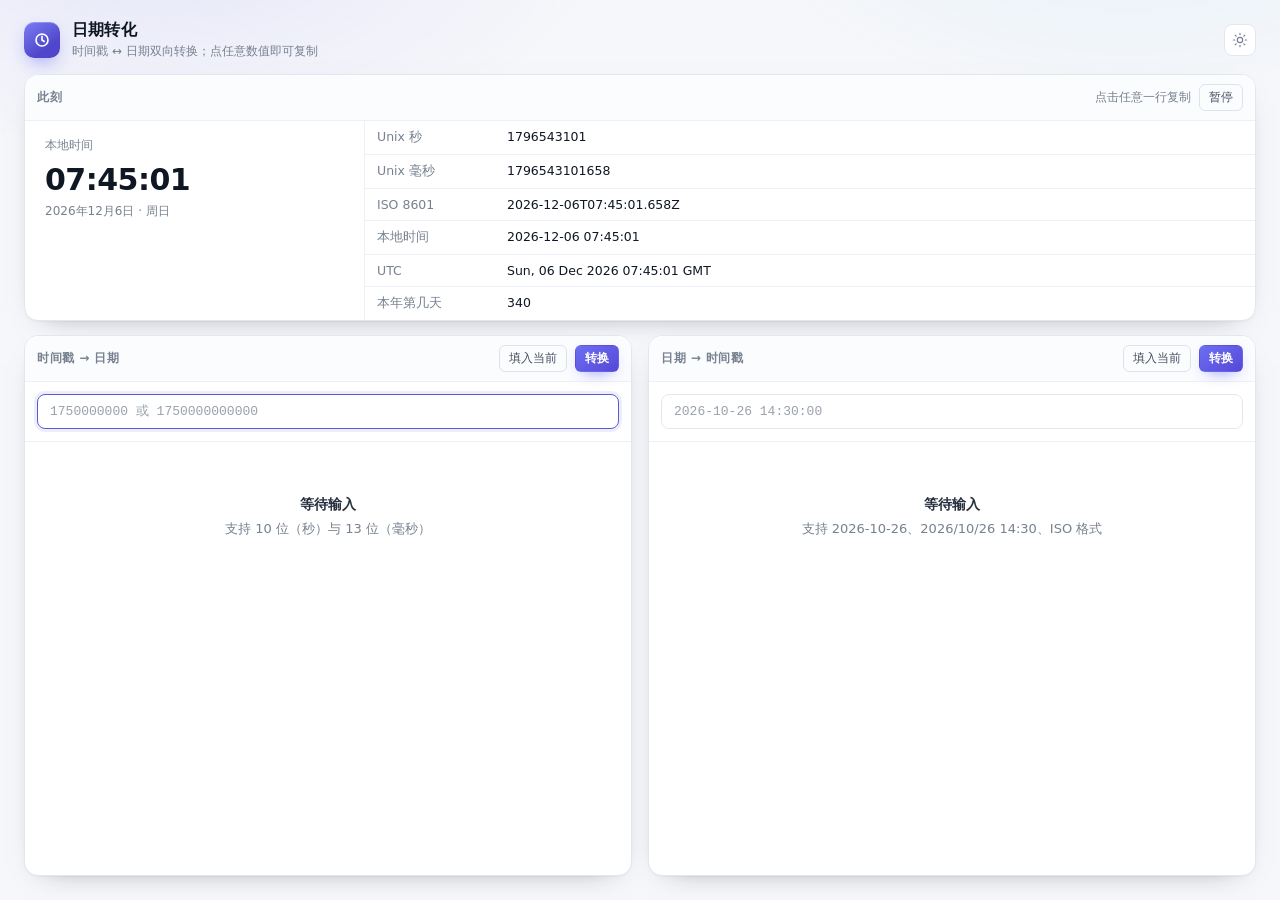
==== tools/date.html @ ff92380b "DevToolbox：本地开发者工具箱（JSON/SQL 格式化、文本对比、日期转化、Markdown 预览） - 统一深浅色主题设计系统，json.cn 风格 JSON 树形折叠视图 - SQL 格" ====
<!DOCTYPE html>
<html lang="zh-CN" data-theme="dark">
<head>
<meta charset="utf-8">
<meta name="viewport" content="width=device-width, initial-scale=1">
<title>日期转化 · DevToolbox</title>
<link rel="icon" href="data:image/svg+xml,%3Csvg xmlns='http://www.w3.org/2000/svg' viewBox='0 0 32 32'%3E%3Crect width='32' height='32' rx='8' fill='%236366f1'/%3E%3Ccircle cx='16' cy='16' r='8' stroke='white' stroke-width='2.2' fill='none'/%3E%3Cpath d='M16 11v5l3 2' stroke='white' stroke-width='2.2' stroke-linecap='round' fill='none'/%3E%3C/svg%3E">
<link rel="stylesheet" href="../css/app.css">
<script src="../js/app.js"></script>
<style>
  .now-pane { flex: 0 0 auto; }
  .now-grid {
    display: grid;
    grid-template-columns: minmax(240px, 340px) 1fr;
    gap: 0;
  }
  .now-left {
    padding: 16px 20px;
    border-right: 1px solid var(--border-soft);
    display: flex; flex-direction: column; gap: 4px;
  }
  .now-left .label { font-size: 12px; color: var(--muted); }
  .now-right { min-width: 0; }
  .conv-pane { min-height: 320px; }
  .conv-head-actions { display: flex; align-items: center; gap: 8px; }
  @media (max-width: 900px) {
    .now-grid { grid-template-columns: 1fr; }
    .now-left { border-right: 0; border-bottom: 1px solid var(--border-soft); }
  }
</style>
</head>
<body>
<div class="wrap">

  <header class="top">
    <div class="brand">
      <a class="brand-link" href="../index.html" title="返回首页">
        <div class="mark" aria-hidden="true">
          <svg viewBox="0 0 24 24" fill="none" stroke="#fff" stroke-width="2.2"
               stroke-linecap="round" stroke-linejoin="round">
            <circle cx="12" cy="12" r="8"/><path d="M12 7v5l3 2"/>
          </svg>
        </div>
        <div>
          <h1>日期转化</h1>
          <p class="sub">时间戳 ↔ 日期双向转换；点任意数值即可复制</p>
        </div>
      </a>
    </div>
    <div class="top-actions">
      <button class="icon-btn" id="themeBtn" title="切换浅色 / 深色" aria-label="切换主题">
        <svg class="ico-moon" viewBox="0 0 24 24" fill="none" stroke="currentColor"
             stroke-width="1.8" stroke-linecap="round" stroke-linejoin="round">
          <path d="M21 12.8A9 9 0 1 1 11.2 3a7 7 0 0 0 9.8 9.8z"/>
        </svg>
        <svg class="ico-sun" viewBox="0 0 24 24" fill="none" stroke="currentColor"
             stroke-width="1.8" stroke-linecap="round" stroke-linejoin="round">
          <circle cx="12" cy="12" r="4"/>
          <path d="M12 2v2M12 20v2M4.9 4.9l1.4 1.4M17.7 17.7l1.4 1.4M2 12h2M20 12h2M4.9 19.1l1.4-1.4M17.7 6.3l1.4-1.4"/>
        </svg>
      </button>
    </div>
  </header>

  <section class="pane now-pane">
    <div class="pane-head">
      <span class="pane-title">此刻</span>
      <div class="pane-tools">
        <span class="hint">点击任意一行复制</span>
        <button class="btn tiny" id="pauseBtn">暂停</button>
      </div>
    </div>
    <div class="now-grid">
      <div class="now-left">
        <span class="label">本地时间</span>
        <div class="clock" id="clock" title="点击复制当前时间">--:--:--</div>
        <span class="label" id="today">—</span>
      </div>
      <div class="now-right kv-list" id="nowList"></div>
    </div>
  </section>

  <main class="panes">
    <section class="pane conv-pane">
      <div class="pane-head">
        <span class="pane-title">时间戳 → 日期</span>
        <div class="conv-head-actions">
          <button class="btn tiny" id="tsNowBtn">填入当前</button>
          <button class="btn tiny primary" id="tsBtn">转换</button>
        </div>
      </div>
      <div style="padding:12px;border-bottom:1px solid var(--border-soft)">
        <div class="input-wrap">
          <input class="input" id="tsIn" inputmode="numeric" placeholder="1750000000 或 1750000000000">
        </div>
      </div>
      <div class="kv-list" id="tsOut">
        <div class="empty" style="min-height:150px"><strong>等待输入</strong><span>支持 10 位（秒）与 13 位（毫秒）</span></div>
      </div>
      <div class="warn" id="tsWarn"></div>
    </section>

    <section class="pane conv-pane">
      <div class="pane-head">
        <span class="pane-title">日期 → 时间戳</span>
        <div class="conv-head-actions">
          <button class="btn tiny" id="dtNowBtn">填入当前</button>
          <button class="btn tiny primary" id="dtBtn">转换</button>
        </div>
      </div>
      <div style="padding:12px;border-bottom:1px solid var(--border-soft)">
        <input class="input" id="dtIn" placeholder="2026-10-26 14:30:00">
      </div>
      <div class="kv-list" id="dtOut">
        <div class="empty" style="min-height:150px"><strong>等待输入</strong><span>支持 2026-10-26、2026/10/26 14:30、ISO 格式</span></div>
      </div>
      <div class="warn" id="dtWarn"></div>
    </section>
  </main>
</div>

<script>
(function () {
  'use strict';

  var el = {
    clock: document.getElementById('clock'),
    today: document.getElementById('today'),
    nowList: document.getElementById('nowList'),
    tsIn: document.getElementById('tsIn'),
    tsOut: document.getElementById('tsOut'),
    tsWarn: document.getElementById('tsWarn'),
    dtIn: document.getElementById('dtIn'),
    dtOut: document.getElementById('dtOut'),
    dtWarn: document.getElementById('dtWarn'),
    pauseBtn: document.getElementById('pauseBtn')
  };

  var WEEK = ['周日', '周一', '周二', '周三', '周四', '周五', '周六'];

  function pad(n) { return String(n).padStart(2, '0'); }

  function fmtLocal(d) {
    return d.getFullYear() + '-' + pad(d.getMonth() + 1) + '-' + pad(d.getDate())
      + ' ' + pad(d.getHours()) + ':' + pad(d.getMinutes()) + ':' + pad(d.getSeconds());
  }

  function fmtCn(d) {
    return d.getFullYear() + '年' + (d.getMonth() + 1) + '月' + d.getDate() + '日 '
      + pad(d.getHours()) + ':' + pad(d.getMinutes()) + ':' + pad(d.getSeconds());
  }

  /* ------------------------------------------------ 键值行 */
  function kvRow(key, value, copyValue) {
    return '<div class="kv">'
      + '<span class="kv-k">' + TB.escapeHtml(key) + '</span>'
      + '<span class="kv-v" data-copy="' + TB.escapeHtml(copyValue == null ? value : copyValue) + '">'
      + TB.escapeHtml(value) + '</span></div>';
  }

  function kvList(rows) {
    return rows.map(function (r) { return kvRow(r[0], r[1], r[2]); }).join('');
  }

  document.addEventListener('click', function (e) {
    var v = e.target.closest('.kv-v');
    if (v) TB.copyWithToast(v.dataset.copy, v.dataset.copy.length > 28
      ? v.dataset.copy.slice(0, 28) + '…' : v.dataset.copy);
  });

  el.clock.addEventListener('click', function () {
    TB.copyWithToast(el.clock.textContent, '当前本地时间');
  });

  /* ------------------------------------------------ 实时时钟 */
  var paused = false;

  function renderNow() {
    if (paused) return;
    var d = new Date();
    el.clock.textContent = pad(d.getHours()) + ':' + pad(d.getMinutes()) + ':' + pad(d.getSeconds());
    el.today.textContent = d.getFullYear() + '年' + (d.getMonth() + 1) + '月'
      + d.getDate() + '日 · ' + WEEK[d.getDay()];

    el.nowList.innerHTML = kvList([
      ['Unix 秒', String(Math.floor(d.getTime() / 1000))],
      ['Unix 毫秒', String(d.getTime())],
      ['ISO 8601', d.toISOString()],
      ['本地时间', fmtLocal(d)],
      ['UTC', d.toUTCString()],
      ['本年第几天', String(Math.floor((d - new Date(d.getFullYear(), 0, 0)) / 86400000))]
    ]);
  }

  setInterval(renderNow, 1000);
  renderNow();

  el.pauseBtn.addEventListener('click', function () {
    paused = !paused;
    el.pauseBtn.textContent = paused ? '继续' : '暂停';
    if (!paused) renderNow();
  });

  /* ------------------------------------------------ 时间戳 → 日期 */
  function fmtTs(ms) {
    var d = new Date(ms);
    if (isNaN(d.getTime())) return null;
    return [
      ['Unix 秒', String(Math.floor(ms / 1000))],
      ['Unix 毫秒', String(ms)],
      ['ISO 8601', d.toISOString()],
      ['本地时间', fmtLocal(d)],
      ['UTC', d.toUTCString()],
      ['中文格式', fmtCn(d) + ' ' + WEEK[d.getDay()]]
    ];
  }

  function tsRun() {
    var raw = el.tsIn.value.trim();
    if (!raw) {
      el.tsOut.innerHTML = '<div class="empty" style="min-height:150px"><strong>等待输入</strong>'
        + '<span>支持 10 位（秒）与 13 位（毫秒）</span></div>';
      el.tsWarn.classList.remove('show');
      return;
    }
    if (!/^-?\d+$/.test(raw)) {
      el.tsOut.innerHTML = '<div class="empty error" style="min-height:150px"><strong>不是合法时间戳</strong>'
        + '<span>请输入纯数字，例如 1750000000</span></div>';
      return;
    }
    var n = Number(raw);
    if (Math.abs(n) > 1e11 && Math.abs(n) < 1e14) { /* 已是毫秒 */ }
    else if (Math.abs(n) < 1e11) n *= 1000; // 秒 → 毫秒

    var rows = fmtTs(n);
    if (!rows) {
      el.tsOut.innerHTML = '<div class="empty error" style="min-height:150px"><strong>超出可表示范围</strong>'
        + '<span>请检查数值是否正确</span></div>';
      el.tsWarn.classList.add('show');
      el.tsWarn.textContent = '⚠ 该时间戳无法转换为有效日期';
      return;
    }
    el.tsWarn.classList.remove('show');
    el.tsOut.innerHTML = kvList(rows);
  }

  /* ------------------------------------------------ 日期 → 时间戳 */
  function parseDate(raw) {
    var s = raw.trim();
    if (!s) return null;
    // 纯数字 → 当时间戳处理
    if (/^-?\d+$/.test(s)) {
      var n = Number(s);
      return s.length <= 10 ? n * 1000 : n;
    }
    // 2026-10-26 14:30:00 / 2026/10/26 等
    var m = /^(\d{4})[-/](\d{1,2})[-/](\d{1,2})(?:[ T](\d{1,2}):(\d{1,2})(?::(\d{1,2}))?)?$/.exec(s);
    if (m) {
      var d = new Date(
        Number(m[1]), Number(m[2]) - 1, Number(m[3]),
        Number(m[4] || 0), Number(m[5] || 0), Number(m[6] || 0)
      );
      return isNaN(d.getTime()) ? null : d.getTime();
    }
    // 其余交给原生解析（ISO 等）
    var nd = new Date(s);
    return isNaN(nd.getTime()) ? null : nd.getTime();
  }

  function dtRun() {
    var raw = el.dtIn.value.trim();
    if (!raw) {
      el.dtOut.innerHTML = '<div class="empty" style="min-height:150px"><strong>等待输入</strong>'
        + '<span>支持 2026-10-26、2026/10/26 14:30、ISO 格式</span></div>';
      el.dtWarn.classList.remove('show');
      return;
    }
    var ms = parseDate(raw);
    if (ms == null) {
      el.dtOut.innerHTML = '<div class="empty error" style="min-height:150px"><strong>无法解析这个日期</strong>'
        + '<span>示例：2026-10-26、2026/10/26 14:30、2026-10-26T14:30:00Z</span></div>';
      el.dtWarn.classList.add('show');
      el.dtWarn.textContent = '⚠ 请检查日期格式';
      return;
    }
    el.dtWarn.classList.remove('show');

    var d = new Date(ms);
    var diff = Math.round((Date.now() - ms) / 1000);
    var rel = '';
    var abs = Math.abs(diff);
    if (abs < 60) rel = diff >= 0 ? abs + ' 秒前' : abs + ' 秒后';
    else if (abs < 3600) rel = Math.round(abs / 60) + ' 分钟' + (diff >= 0 ? '前' : '后');
    else if (abs < 86400) rel = Math.round(abs / 3600) + ' 小时' + (diff >= 0 ? '前' : '后');
    else rel = Math.round(abs / 86400) + ' 天' + (diff >= 0 ? '前' : '后');

    el.dtOut.innerHTML = kvList([
      ['Unix 秒', String(Math.floor(ms / 1000))],
      ['Unix 毫秒', String(ms)],
      ['ISO 8601', d.toISOString()],
      ['本地时间', fmtLocal(d)],
      ['UTC', d.toUTCString()],
      ['相对现在', rel + '（' + WEEK[d.getDay()] + '）']
    ]);
  }

  /* ------------------------------------------------ 按钮 */
  document.getElementById('tsBtn').addEventListener('click', tsRun);
  document.getElementById('dtBtn').addEventListener('click', dtRun);

  document.getElementById('tsNowBtn').addEventListener('click', function () {
    el.tsIn.value = String(Math.floor(Date.now() / 1000));
    tsRun();
  });
  document.getElementById('dtNowBtn').addEventListener('click', function () {
    el.dtIn.value = fmtLocal(new Date());
    dtRun();
  });

  TB.bindRunKey(tsRun);
  el.tsIn.addEventListener('input', TB.debounce(tsRun, 200));
  el.tsIn.addEventListener('keydown', function (e) {
    if (e.key === 'Enter' && !e.metaKey && !e.ctrlKey) tsRun();
  });

  el.dtIn.addEventListener('input', TB.debounce(dtRun, 200));
  el.dtIn.addEventListener('keydown', function (e) {
    if (e.key === 'Enter') dtRun();
  });

  el.tsIn.focus();
})();
</script>
</body>
</html>
---- css/app.css ----
/* ===========================================================
   DevToolbox 设计系统
   深色为默认主题，可切换浅色；与 sql-formatter 页面同一套视觉语言
   =========================================================== */

:root[data-theme="dark"] {
  --bg: #0b0d12;
  --panel: #11141b;
  --panel-head: #161a23;
  --input-bg: #0e1117;
  --border: #232a37;
  --border-soft: #1b212c;
  --fg: #d8dde9;
  --fg-strong: #f2f5fa;
  --muted: #6d7889;
  --accent: #6366f1;
  --accent-soft: rgba(99, 102, 241, .16);
  --btn-bg: #e8ebf2;
  --btn-fg: #0b0d12;
  --btn-2bg: transparent;
  --btn-2fg: #b6bfd0;
  --btn-2border: #2a3241;
  --shadow: 0 1px 2px rgba(0,0,0,.4), 0 12px 32px -18px rgba(0,0,0,.9);
  --sel: rgba(99,102,241,.30);

  --tk-kw: #a78bfa;
  --tk-fn: #38bdf8;
  --tk-str: #86efac;
  --tk-num: #fbbf24;
  --tk-const: #f472b6;
  --tk-type: #5eead4;
  --tk-comment: #5c6675;
  --tk-op: #8b98ad;
  --tk-punct: #6d7889;
  --tk-ident: #d8dde9;
  --tk-var: #f0abfc;
  --tk-key: #93c5fd;
  --tk-bool: #f472b6;
  --tk-null: #f472b6;

  --ok-bg: rgba(34,197,94,.10);
  --ok-fg: #4ade80;
  --err-bg: rgba(239,68,68,.10);
  --err-fg: #f87171;
  --warn-fg: #eab308;
  --warn-bg: rgba(234,179,8,.07);
  --add-bg: rgba(34,197,94,.12);
  --add-fg: #4ade80;
  --del-bg: rgba(239,68,68,.12);
  --del-fg: #f87171;
  --hl: rgba(99,102,241,.20);
}

:root[data-theme="light"] {
  --bg: #f6f7fa;
  --panel: #ffffff;
  --panel-head: #fbfcfe;
  --input-bg: #ffffff;
  --border: #e2e7ef;
  --border-soft: #edf1f6;
  --fg: #26303f;
  --fg-strong: #101724;
  --muted: #77818f;
  --accent: #5b5bd6;
  --accent-soft: rgba(91, 91, 214, .10);
  --btn-bg: #1b2130;
  --btn-fg: #ffffff;
  --btn-2bg: transparent;
  --btn-2fg: #45505f;
  --btn-2border: #dde3ec;
  --shadow: 0 1px 2px rgba(16,23,36,.04), 0 10px 28px -20px rgba(16,23,36,.5);
  --sel: rgba(91,91,214,.18);

  --tk-kw: #7c3aed;
  --tk-fn: #0369a1;
  --tk-str: #15803d;
  --tk-num: #b45309;
  --tk-const: #be185d;
  --tk-type: #0f766e;
  --tk-comment: #9aa5b4;
  --tk-op: #4b5764;
  --tk-punct: #9aa5b4;
  --tk-ident: #101724;
  --tk-var: #a21caf;
  --tk-key: #1d4ed8;
  --tk-bool: #be185d;
  --tk-null: #be185d;

  --ok-bg: #e8f7ee;
  --ok-fg: #15803d;
  --err-bg: #fdecec;
  --err-fg: #c02627;
  --warn-fg: #b45309;
  --warn-bg: rgba(234,179,8,.10);
  --add-bg: #e6ffec;
  --add-fg: #1a7f37;
  --del-bg: #ffebe9;
  --del-fg: #c02627;
  --hl: rgba(91,91,214,.14);
}

* { box-sizing: border-box; }
html, body { height: 100%; }

/* 背景光晕：顶部两团淡色渐变，让页面不显得死板 */
body::before {
  content: "";
  position: fixed;
  inset: 0;
  pointer-events: none;
  z-index: 0;
  background:
    radial-gradient(720px 340px at 12% -6%, rgba(99,102,241,.14), transparent 62%),
    radial-gradient(640px 320px at 88% -10%, rgba(34,211,238,.08), transparent 60%);
}
:root[data-theme="light"] body::before {
  background:
    radial-gradient(720px 340px at 12% -6%, rgba(99,102,241,.10), transparent 62%),
    radial-gradient(640px 320px at 88% -10%, rgba(14,165,233,.07), transparent 60%);
}
body > * { position: relative; z-index: 1; }

body {
  margin: 0;
  background: var(--bg);
  color: var(--fg);
  font-family: -apple-system, BlinkMacSystemFont, "Segoe UI", "PingFang SC",
               "Hiragino Sans GB", "Microsoft YaHei", system-ui, sans-serif;
  font-size: 14px;
  -webkit-font-smoothing: antialiased;
  display: flex;
  flex-direction: column;
  min-height: 100%;
}

::selection { background: var(--sel); }

.mono, textarea, .out, kbd, .input, pre, code {
  font-family: ui-monospace, SFMono-Regular, "SF Mono", "JetBrains Mono", Menlo,
               Consolas, "Liberation Mono", monospace;
  font-variant-ligatures: none;
}

a { color: var(--accent); }

/* ------------------------------------------------------------ 布局 */
.wrap {
  width: 100%;
  max-width: 1440px;
  margin: 0 auto;
  padding: 20px 24px 24px;
  display: flex;
  flex-direction: column;
  gap: 14px;
  flex: 1 1 auto;
  min-height: 0;
}

.top {
  display: flex;
  align-items: center;
  justify-content: space-between;
  gap: 16px;
  flex-wrap: wrap;
}

.brand { display: flex; align-items: center; gap: 12px; }

.brand-link {
  display: flex; align-items: center; gap: 12px;
  text-decoration: none; color: inherit;
}

.mark {
  width: 36px; height: 36px;
  border-radius: 10px;
  background: linear-gradient(145deg, #7b7ff5, #4f46c9 70%);
  display: grid; place-items: center;
  flex: 0 0 auto;
  box-shadow: 0 8px 20px -8px rgba(99,102,241,.9), inset 0 1px 0 rgba(255,255,255,.25);
  transition: transform .15s ease;
}
.brand-link:hover .mark { transform: translateY(-1px); }
.mark svg { width: 18px; height: 18px; display: block; }

h1 {
  margin: 0;
  font-size: 16px;
  font-weight: 700;
  letter-spacing: .2px;
  color: var(--fg-strong);
}

.sub { margin: 2px 0 0; font-size: 12px; color: var(--muted); }

.top-actions { display: flex; align-items: center; gap: 8px; }

/* ------------------------------------------------------------ 控件 */
.toolbar {
  display: flex;
  align-items: center;
  justify-content: space-between;
  gap: 14px;
  flex-wrap: wrap;
  padding: 10px 14px;
  background: var(--panel);
  border: 1px solid var(--border);
  border-radius: 14px;
  box-shadow: var(--shadow);
}

.opts { display: flex; align-items: center; gap: 18px; flex-wrap: wrap; }
.opt { display: flex; align-items: center; gap: 8px; }
.opt-label { font-size: 12px; color: var(--muted); white-space: nowrap; }

.seg {
  display: inline-flex;
  padding: 2px;
  gap: 2px;
  background: var(--input-bg);
  border: 1px solid var(--border);
  border-radius: 8px;
}

.seg button {
  appearance: none;
  border: 0;
  background: transparent;
  color: var(--muted);
  font: inherit;
  font-size: 12px;
  padding: 4px 9px;
  border-radius: 6px;
  cursor: pointer;
  white-space: nowrap;
  transition: background .14s ease, color .14s ease;
}
.seg button:hover { color: var(--fg); }
.seg button[aria-pressed="true"] {
  background: var(--accent-soft);
  color: var(--fg-strong);
  box-shadow: inset 0 0 0 1px rgba(99,102,241,.35);
}

.actions { display: flex; align-items: center; gap: 8px; flex-wrap: wrap; }

.btn {
  appearance: none;
  font: inherit;
  font-size: 13px;
  padding: 7px 13px;
  border-radius: 8px;
  border: 1px solid var(--btn-2border);
  background: var(--btn-2bg);
  color: var(--btn-2fg);
  cursor: pointer;
  display: inline-flex;
  align-items: center;
  gap: 7px;
  transition: background .14s ease, color .14s ease, border-color .14s ease, transform .06s ease;
  white-space: nowrap;
  text-decoration: none;
}
.btn:hover { color: var(--fg-strong); border-color: var(--accent); }
.btn:active { transform: translateY(1px); }

.btn.primary {
  background: linear-gradient(145deg, #6d6ff2, #5548d6);
  color: #fff;
  border-color: transparent;
  font-weight: 600;
  box-shadow: 0 6px 16px -8px rgba(99,102,241,.9);
}
.btn.primary:hover { filter: brightness(1.08); border-color: transparent; }
.btn.primary kbd { font-size: 11px; opacity: .55; font-weight: 400; padding-left: 2px; }

.btn.tiny { padding: 4px 9px; font-size: 12px; border-radius: 6px; }

.icon-btn {
  appearance: none;
  width: 32px; height: 32px;
  border-radius: 8px;
  border: 1px solid var(--border);
  background: var(--panel);
  color: var(--muted);
  cursor: pointer;
  display: grid; place-items: center;
  transition: color .14s ease, border-color .14s ease;
}
.icon-btn:hover { color: var(--fg-strong); border-color: var(--accent); }
.icon-btn svg { width: 16px; height: 16px; }
:root[data-theme="dark"] .ico-sun { display: none; }
:root[data-theme="light"] .ico-moon { display: none; }

/* ------------------------------------------------------------ 双栏 */
.panes {
  display: grid;
  grid-template-columns: 1fr 1fr;
  gap: 16px;
  flex: 1 1 auto;
  min-height: 0;
}
.panes.asym { grid-template-columns: 0.55fr 1fr; }
.panes.wide-left { grid-template-columns: 1fr 0.8fr; }

.pane {
  display: flex;
  flex-direction: column;
  min-height: 0;
  min-width: 0;
  background: var(--panel);
  border: 1px solid var(--border);
  border-radius: 14px;
  box-shadow: var(--shadow);
  overflow: hidden;
}

.pane-head {
  display: flex;
  align-items: center;
  justify-content: space-between;
  gap: 10px;
  padding: 9px 12px;
  background: var(--panel-head);
  border-bottom: 1px solid var(--border-soft);
  min-height: 42px;
  flex: 0 0 auto;
}

.pane-title {
  font-size: 12px;
  font-weight: 600;
  letter-spacing: .5px;
  text-transform: uppercase;
  color: var(--muted);
}

.pane-tools { display: flex; align-items: center; gap: 8px; }

.stats {
  font-size: 12px;
  color: var(--muted);
  font-variant-numeric: tabular-nums;
  white-space: nowrap;
}
.hint { font-size: 12px; color: var(--muted); }

textarea {
  flex: 1 1 auto;
  width: 100%;
  min-height: 300px;
  resize: none;
  border: 0;
  outline: none;
  background: var(--input-bg);
  color: var(--fg);
  padding: 14px 16px;
  font-size: 13.5px;
  line-height: 1.7;
  tab-size: 2;
  caret-color: var(--accent);
}
textarea::placeholder { color: var(--muted); opacity: .8; }
textarea:focus { box-shadow: inset 0 0 0 1px rgba(99,102,241,.35); }

.out {
  flex: 1 1 auto;
  overflow: auto;
  padding: 14px 0;
  font-size: 12.5px;
  line-height: 1.7;
  min-height: 0;
  background: var(--input-bg);
}

.line { display: flex; padding: 0 12px 0 0; }
.line:hover { background: rgba(127,127,127,.05); }
.ln {
  flex: 0 0 auto;
  width: 2.9em;
  padding-right: 10px;
  text-align: right;
  color: var(--muted);
  opacity: .55;
  font-variant-numeric: tabular-nums;
  user-select: none;
  -webkit-user-select: none;
}
.code { white-space: pre; flex: 1 1 auto; min-width: 0; }

.empty {
  height: 100%;
  display: grid;
  place-content: center;
  gap: 6px;
  text-align: center;
  color: var(--muted);
  font-family: -apple-system, BlinkMacSystemFont, "PingFang SC", system-ui, sans-serif;
  font-size: 13px;
  padding: 24px;
}
.empty strong { color: var(--fg); font-weight: 600; font-size: 14px; }
.empty.error strong { color: var(--err-fg); }

/* ------------------------------------------------------------ 着色 */
.tok-kw      { color: var(--tk-kw); font-weight: 600; }
.tok-fn      { color: var(--tk-fn); }
.tok-str     { color: var(--tk-str); }
.tok-num     { color: var(--tk-num); }
.tok-const   { color: var(--tk-const); }
.tok-type    { color: var(--tk-type); }
.tok-comment { color: var(--tk-comment); font-style: italic; }
.tok-op      { color: var(--tk-op); }
.tok-punct   { color: var(--tk-punct); }
.tok-ident   { color: var(--tk-ident); }
.tok-var     { color: var(--tk-var); }
.tok-key     { color: var(--tk-key); }
.tok-bool    { color: var(--tk-bool); }
.tok-null    { color: var(--tk-null); }

/* ------------------------------------------------------------ 提示 */
.toast {
  position: fixed;
  left: 50%;
  bottom: 28px;
  transform: translate(-50%, 12px);
  background: var(--btn-bg);
  color: var(--btn-fg);
  padding: 9px 16px;
  border-radius: 999px;
  font-size: 13px;
  font-weight: 500;
  box-shadow: 0 10px 30px -10px rgba(0,0,0,.6);
  opacity: 0;
  pointer-events: none;
  transition: opacity .18s ease, transform .18s ease;
  z-index: 60;
}
.toast.show { opacity: 1; transform: translate(-50%, 0); }

.warn {
  display: none;
  align-items: center;
  gap: 6px;
  font-size: 12px;
  color: var(--warn-fg);
  padding: 6px 12px;
  border-top: 1px solid var(--border-soft);
  background: var(--warn-bg);
}
.warn.show { display: flex; }

.out::-webkit-scrollbar, textarea::-webkit-scrollbar { width: 11px; height: 11px; }
.out::-webkit-scrollbar-thumb, textarea::-webkit-scrollbar-thumb {
  background: var(--border);
  border-radius: 8px;
  border: 3px solid var(--input-bg);
}
.out::-webkit-scrollbar-thumb:hover, textarea::-webkit-scrollbar-thumb:hover { background: var(--muted); }

/* ------------------------------------------------------------ 首页 */
.hero { padding: 34px 4px 10px; }
.hero h1 {
  font-size: 32px;
  font-weight: 800;
  letter-spacing: -.5px;
  background: linear-gradient(100deg, var(--fg-strong) 30%, var(--accent) 78%, #22d3ee);
  -webkit-background-clip: text;
  background-clip: text;
  -webkit-text-fill-color: transparent;
  color: transparent;
  width: fit-content;
}
.hero p { margin: 10px 0 0; color: var(--muted); font-size: 14.5px; line-height: 1.75; max-width: 620px; }
.hero .chips { display: flex; gap: 8px; flex-wrap: wrap; margin-top: 14px; }
.chip {
  font-size: 12px; color: var(--muted);
  padding: 4px 12px; border-radius: 999px;
  border: 1px solid var(--border); background: var(--panel);
}
.chip b { color: var(--fg); font-weight: 600; }

.tools-grid {
  display: grid;
  grid-template-columns: repeat(auto-fill, minmax(250px, 1fr));
  gap: 16px;
  margin-top: 22px;
}

.tcard {
  display: flex;
  flex-direction: column;
  gap: 10px;
  padding: 18px 18px 15px;
  background: var(--panel);
  border: 1px solid var(--border);
  border-radius: 14px;
  box-shadow: var(--shadow);
  text-decoration: none;
  color: var(--fg);
  transition: transform .18s ease, border-color .18s ease, box-shadow .18s ease;
  position: relative;
  overflow: hidden;
}
.tcard::before {
  content: "";
  position: absolute; left: 0; right: 0; top: 0;
  height: 2px;
  background: linear-gradient(90deg, var(--tc, var(--accent)), transparent 75%);
  opacity: 0;
  transition: opacity .18s ease;
}
.tcard::after {
  content: "";
  position: absolute; inset: 0;
  background: linear-gradient(160deg, var(--accent-soft), transparent 55%);
  opacity: 0; transition: opacity .18s ease;
  pointer-events: none;
}
.tcard:hover {
  transform: translateY(-3px);
  border-color: var(--tc, var(--accent));
  box-shadow: 0 14px 34px -18px rgba(0,0,0,.55);
}
.tcard:hover::before { opacity: 1; }
.tcard:hover::after { opacity: 1; }

.tcard-top { display: flex; align-items: center; gap: 11px; }
.tcard-ico {
  width: 34px; height: 34px; border-radius: 10px;
  display: grid; place-items: center;
  background: linear-gradient(145deg,
    color-mix(in srgb, var(--tc, var(--accent)) 85%, #fff 15%),
    color-mix(in srgb, var(--tc, var(--accent)) 70%, #000 30%));
  color: #fff;
  font-size: 14px; font-weight: 800;
  flex: 0 0 auto;
  box-shadow: 0 6px 14px -7px var(--tc, var(--accent)), inset 0 1px 0 rgba(255,255,255,.25);
}
.tcard h2 { margin: 0; font-size: 14.5px; font-weight: 700; color: var(--fg-strong); }
.tcard p { margin: 0; font-size: 12.5px; color: var(--muted); line-height: 1.65; }
.tcard-foot {
  display: flex; align-items: center; gap: 6px; margin-top: 2px;
  font-size: 12px; color: var(--muted);
}
.tcard-foot .arrow {
  margin-left: auto;
  opacity: 0; transform: translateX(-4px);
  transition: opacity .18s ease, transform .18s ease;
  color: var(--tc, var(--accent)); font-weight: 700;
}
.tcard:hover .arrow { opacity: 1; transform: translateX(0); }
.kbd-mini {
  font-size: 11px; color: var(--muted);
  border: 1px solid var(--border); border-bottom-width: 2px;
  border-radius: 5px; padding: 1px 5px; background: var(--input-bg);
  font-family: inherit;
}
.tcard.disabled { opacity: .5; pointer-events: none; }

.section-label {
  font-size: 12px; font-weight: 700; letter-spacing: .8px;
  text-transform: uppercase; color: var(--muted);
  margin: 26px 2px 10px;
  display: flex; align-items: center; gap: 10px;
}
.section-label::after {
  content: ""; flex: 1 1 auto; height: 1px;
  background: linear-gradient(90deg, var(--border), transparent);
}

/* ------------------------------------------------------------ 表单类控件 */
.field { display: flex; flex-direction: column; gap: 6px; min-width: 0; }
.field-label { font-size: 12px; color: var(--muted); }
.input {
  width: 100%;
  padding: 9px 12px;
  border-radius: 8px;
  border: 1px solid var(--border);
  background: var(--input-bg);
  color: var(--fg);
  font-size: 13px;
  outline: none;
  transition: border-color .14s ease, box-shadow .14s ease;
}
.input:focus { border-color: var(--accent); box-shadow: 0 0 0 3px var(--accent-soft); }
.input::placeholder { color: var(--muted); opacity: .75; }

.form-grid { display: grid; grid-template-columns: repeat(auto-fit, minmax(160px, 1fr)); gap: 12px; }

/* 键值展示行 */
.kv-list { display: flex; flex-direction: column; }
.kv {
  display: flex; align-items: baseline; gap: 12px;
  padding: 8px 12px;
  border-bottom: 1px solid var(--border-soft);
  font-size: 12.5px;
}
.kv:last-child { border-bottom: 0; }
.kv:hover { background: rgba(127,127,127,.045); }
.kv-k { color: var(--muted); flex: 0 0 118px; }
.kv-v {
  flex: 1 1 auto; min-width: 0;
  color: var(--fg-strong);
  word-break: break-all;
  cursor: pointer;
}
.kv-v:hover { color: var(--accent); }

/* 实时时钟大数字 */
.clock {
  display: flex; align-items: baseline; gap: 4px;
  padding: 4px 0 2px;
  font-size: 30px; font-weight: 600; letter-spacing: -.5px;
  color: var(--fg-strong);
  font-variant-numeric: tabular-nums;
  cursor: pointer;
}
.clock small { font-size: 13px; font-weight: 500; color: var(--muted); letter-spacing: 0; }

.pill-row { display: flex; flex-wrap: wrap; gap: 8px; padding: 12px; }
.pill {
  appearance: none;
  font: inherit; font-size: 12px;
  padding: 5px 11px;
  border-radius: 999px;
  border: 1px solid var(--border);
  background: var(--input-bg);
  color: var(--fg);
  cursor: pointer;
  transition: border-color .14s, color .14s, background .14s;
}
.pill:hover { border-color: var(--accent); color: var(--accent); background: var(--accent-soft); }
.pill b { font-weight: 600; color: var(--fg-strong); }
.pill:hover b { color: var(--accent); }

/* ------------------------------------------------------------ 对比结果 */
.diff-line {
  display: flex;
  gap: 10px;
  padding: 1px 12px;
  white-space: pre-wrap;
  word-break: break-word;
  font-size: 12.5px;
  line-height: 1.65;
}
.diff-sign { flex: 0 0 1em; opacity: .6; user-select: none; }
.diff-line.add { background: var(--add-bg); color: var(--add-fg); }
.diff-line.del { background: var(--del-bg); color: var(--del-fg); }
.diff-line.same { color: var(--fg); }
.diff-line.skip {
  background: var(--panel-head); color: var(--muted);
  font-size: 12px; padding: 3px 12px;
}
.diff-stat { display: flex; gap: 10px; font-size: 12px; }
.diff-stat .plus { color: var(--add-fg); }
.diff-stat .minus { color: var(--del-fg); }

/* ------------------------------------------------------------ Markdown 预览 */
.md-body {
  flex: 1 1 auto;
  overflow: auto;
  padding: 20px 24px;
  background: var(--input-bg);
  font-size: 14px;
  line-height: 1.75;
  min-height: 0;
}
.md-body > *:first-child { margin-top: 0; }
.md-body h1, .md-body h2, .md-body h3, .md-body h4 {
  color: var(--fg-strong);
  line-height: 1.35;
  margin: 1.4em 0 .6em;
}
.md-body h1 { font-size: 24px; border-bottom: 1px solid var(--border); padding-bottom: .3em; }
.md-body h2 { font-size: 19px; border-bottom: 1px solid var(--border-soft); padding-bottom: .25em; }
.md-body h3 { font-size: 16px; }
.md-body h4 { font-size: 14px; }
.md-body p { margin: .8em 0; }
.md-body a { color: var(--accent); text-decoration: none; border-bottom: 1px solid var(--accent-soft); }
.md-body a:hover { border-bottom-color: var(--accent); }
.md-body code {
  background: var(--panel-head);
  border: 1px solid var(--border-soft);
  padding: .15em .4em;
  border-radius: 5px;
  font-size: .88em;
  color: var(--tk-const);
}
.md-body pre {
  background: var(--panel-head);
  border: 1px solid var(--border);
  padding: 12px 14px;
  border-radius: 10px;
  overflow: auto;
  font-size: 12.5px;
  line-height: 1.65;
}
.md-body pre code { background: none; border: 0; padding: 0; color: var(--fg); }
.md-body blockquote {
  margin: 1em 0;
  padding: .2em 0 .2em 14px;
  border-left: 3px solid var(--accent);
  color: var(--muted);
}
.md-body ul, .md-body ol { padding-left: 1.4em; margin: .7em 0; }
.md-body li { margin: .25em 0; }
.md-body table { border-collapse: collapse; margin: 1em 0; font-size: 13px; display: block; overflow: auto; }
.md-body th, .md-body td { border: 1px solid var(--border); padding: 7px 12px; }
.md-body th { background: var(--panel-head); font-weight: 600; }
.md-body img { max-width: 100%; border-radius: 8px; }
.md-body hr { border: 0; border-top: 1px solid var(--border); margin: 1.6em 0; }
.md-body input[type="checkbox"] { margin-right: .4em; }

/* ===========================================================
   动画层
   =========================================================== */
@keyframes fadeUp {
  from { opacity: 0; transform: translateY(14px); }
  to   { opacity: 1; transform: translateY(0); }
}
@keyframes fadeIn {
  from { opacity: 0; }
  to   { opacity: 1; }
}

/* 顶栏、工具栏、面板依次入场，营造节奏感 */
.top     { animation: fadeIn .4s ease both; }
.toolbar { animation: fadeUp .45s .06s ease both; }
.panes > *, .pane { animation: fadeUp .5s .12s ease both; }

/* 工具页内部元素入场延迟细节 */
.hero    { animation: fadeUp .5s ease both; }

/* 输出区内容变化时轻微淡入，避免闪变 */
.out > * { animation: fadeIn .22s ease both; }

/* 结果行 hover 时轻微高亮过渡（原有背景色增加过渡） */
.line, .jline, .diff-line, .kv { transition: background .12s ease; }

/* 尊重系统减弱动态效果设置 */
@media (prefers-reduced-motion: reduce) {
  *, *::before, *::after {
    animation-duration: .01ms !important;
    animation-iteration-count: 1 !important;
    transition-duration: .01ms !important;
  }
}

/* ------------------------------------------------------------ 窄屏 */
@media (max-width: 900px) {
  .wrap { padding: 14px 12px 18px; gap: 10px; }
  .panes, .panes.asym, .panes.wide-left { grid-template-columns: 1fr; }
  .out { font-size: 12.5px; }
  textarea, .out, .md-body { min-height: 42vh; }
  .toolbar { align-items: flex-start; flex-direction: column; }
  .opts { gap: 12px; }
  .actions { width: 100%; }
  .btn.primary { margin-left: auto; }
  .ln { width: 2.6em; }
  .hero h1 { font-size: 24px; }
  .kv-k { flex-basis: 92px; }
}

/* 细滚动条（页面级） */
::-webkit-scrollbar { width: 11px; height: 11px; }
::-webkit-scrollbar-thumb {
  background: var(--border);
  border-radius: 8px;
  border: 3px solid var(--bg);
}
::-webkit-scrollbar-thumb:hover { background: var(--muted); }
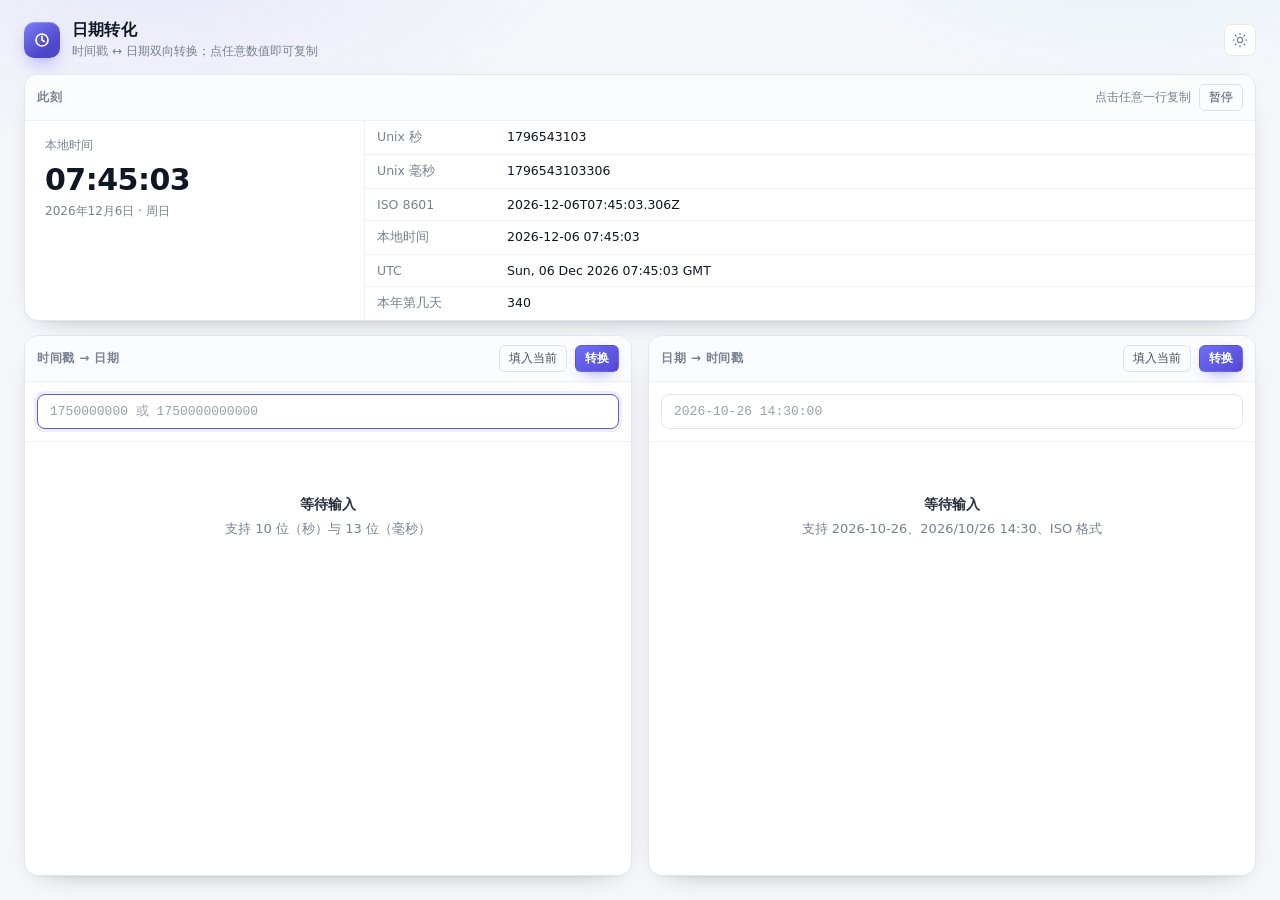
==== commit 43c4e442: "静态资源加版本号参数，避免 GitHub Pages 缓存旧文件" ====
--- a/tools/date.html
+++ b/tools/date.html
@@ -5,8 +5,8 @@
 <meta name="viewport" content="width=device-width, initial-scale=1">
 <title>日期转化 · DevToolbox</title>
 <link rel="icon" href="data:image/svg+xml,%3Csvg xmlns='http://www.w3.org/2000/svg' viewBox='0 0 32 32'%3E%3Crect width='32' height='32' rx='8' fill='%236366f1'/%3E%3Ccircle cx='16' cy='16' r='8' stroke='white' stroke-width='2.2' fill='none'/%3E%3Cpath d='M16 11v5l3 2' stroke='white' stroke-width='2.2' stroke-linecap='round' fill='none'/%3E%3C/svg%3E">
-<link rel="stylesheet" href="../css/app.css">
-<script src="../js/app.js"></script>
+<link rel="stylesheet" href="../css/app.css?v=202610271643">
+<script src="../js/app.js?v=202610271643"></script>
 <style>
   .now-pane { flex: 0 0 auto; }
   .now-grid {
--- a/css/app.css
+++ b/css/app.css
@@ -2,6 +2,104 @@
    DevToolbox 设计系统
    深色为默认主题，可切换浅色；与 sql-formatter 页面同一套视觉语言
    =========================================================== */
+
+/* ------------------------------------------------ 护眼绿主题 */
+:root[data-theme="eye"] {
+  --bg: #c9e2c6;
+  --panel: #d9eed6;
+  --panel-head: #e2f3df;
+  --input-bg: #eaf6e7;
+  --border: #b3cfb0;
+  --border-soft: #c4dcc1;
+  --fg: #2f3b2f;
+  --fg-strong: #1c291c;
+  --muted: #5f7a5f;
+  --accent: #2e7d32;
+  --accent-soft: rgba(46, 125, 50, .14);
+  --btn-bg: #24512c;
+  --btn-fg: #ffffff;
+  --btn-2bg: transparent;
+  --btn-2fg: #3d5540;
+  --btn-2border: #a9c6a5;
+  --shadow: 0 1px 2px rgba(28,41,28,.06), 0 10px 28px -20px rgba(28,41,28,.5);
+  --sel: rgba(46,125,50,.22);
+
+  --tk-kw: #7b1fa2;
+  --tk-fn: #0277bd;
+  --tk-str: #33691e;
+  --tk-num: #b45309;
+  --tk-const: #be185d;
+  --tk-type: #0f766e;
+  --tk-comment: #8aa08a;
+  --tk-op: #4b5764;
+  --tk-punct: #7d8f7d;
+  --tk-ident: #22301f;
+  --tk-var: #a21caf;
+  --tk-key: #1d4ed8;
+  --tk-bool: #be185d;
+  --tk-null: #be185d;
+
+  --ok-bg: rgba(46,125,50,.12);
+  --ok-fg: #1b5e20;
+  --err-bg: rgba(198,40,40,.10);
+  --err-fg: #c62828;
+  --warn-fg: #b45309;
+  --warn-bg: rgba(180,83,9,.10);
+  --add-bg: rgba(46,125,50,.14);
+  --add-fg: #1b5e20;
+  --del-bg: rgba(198,40,40,.12);
+  --del-fg: #b71c1c;
+  --hl: rgba(46,125,50,.16);
+}
+
+/* ------------------------------------------------ 暖米黄主题 */
+:root[data-theme="solar"] {
+  --bg: #f3ecda;
+  --panel: #fbf6e9;
+  --panel-head: #f4eedd;
+  --input-bg: #fffdf4;
+  --border: #e0d4b6;
+  --border-soft: #eae1c9;
+  --fg: #4a3f2a;
+  --fg-strong: #332a18;
+  --muted: #8d8064;
+  --accent: #b45309;
+  --accent-soft: rgba(180, 83, 9, .12);
+  --btn-bg: #4a3f2a;
+  --btn-fg: #fffdf4;
+  --btn-2bg: transparent;
+  --btn-2fg: #6b5d3e;
+  --btn-2border: #ddd0ae;
+  --shadow: 0 1px 2px rgba(51,42,24,.05), 0 10px 28px -20px rgba(51,42,24,.45);
+  --sel: rgba(180,83,9,.18);
+
+  --tk-kw: #9a3412;
+  --tk-fn: #0369a1;
+  --tk-str: #3f6212;
+  --tk-num: #b45309;
+  --tk-const: #be185d;
+  --tk-type: #0f766e;
+  --tk-comment: #a29376;
+  --tk-op: #6b5d3e;
+  --tk-punct: #a29376;
+  --tk-ident: #332a18;
+  --tk-var: #a21caf;
+  --tk-key: #1d4ed8;
+  --tk-bool: #be185d;
+  --tk-null: #be185d;
+
+  --ok-bg: rgba(46,125,50,.12);
+  --ok-fg: #1b5e20;
+  --err-bg: rgba(198,40,40,.10);
+  --err-fg: #c62828;
+  --warn-fg: #b45309;
+  --warn-bg: rgba(180,83,9,.10);
+  --add-bg: rgba(46,125,50,.14);
+  --add-fg: #1b5e20;
+  --del-bg: rgba(198,40,40,.12);
+  --del-fg: #b71c1c;
+  --hl: rgba(180,83,9,.15);
+}
 
 :root[data-theme="dark"] {
   --bg: #0b0d12;
@@ -290,7 +388,7 @@
 .icon-btn:hover { color: var(--fg-strong); border-color: var(--accent); }
 .icon-btn svg { width: 16px; height: 16px; }
 :root[data-theme="dark"] .ico-sun { display: none; }
-:root[data-theme="light"] .ico-moon { display: none; }
+:root:not([data-theme="dark"]) .ico-moon { display: none; }
 
 /* ------------------------------------------------------------ 双栏 */
 .panes {
@@ -747,6 +845,10 @@
   }
 }
 
+/* 全屏时放开页面宽度上限 */
+:fullscreen .wrap,
+:-webkit-full-screen .wrap { max-width: none; }
+
 /* ------------------------------------------------------------ 窄屏 */
 @media (max-width: 900px) {
   .wrap { padding: 14px 12px 18px; gap: 10px; }
